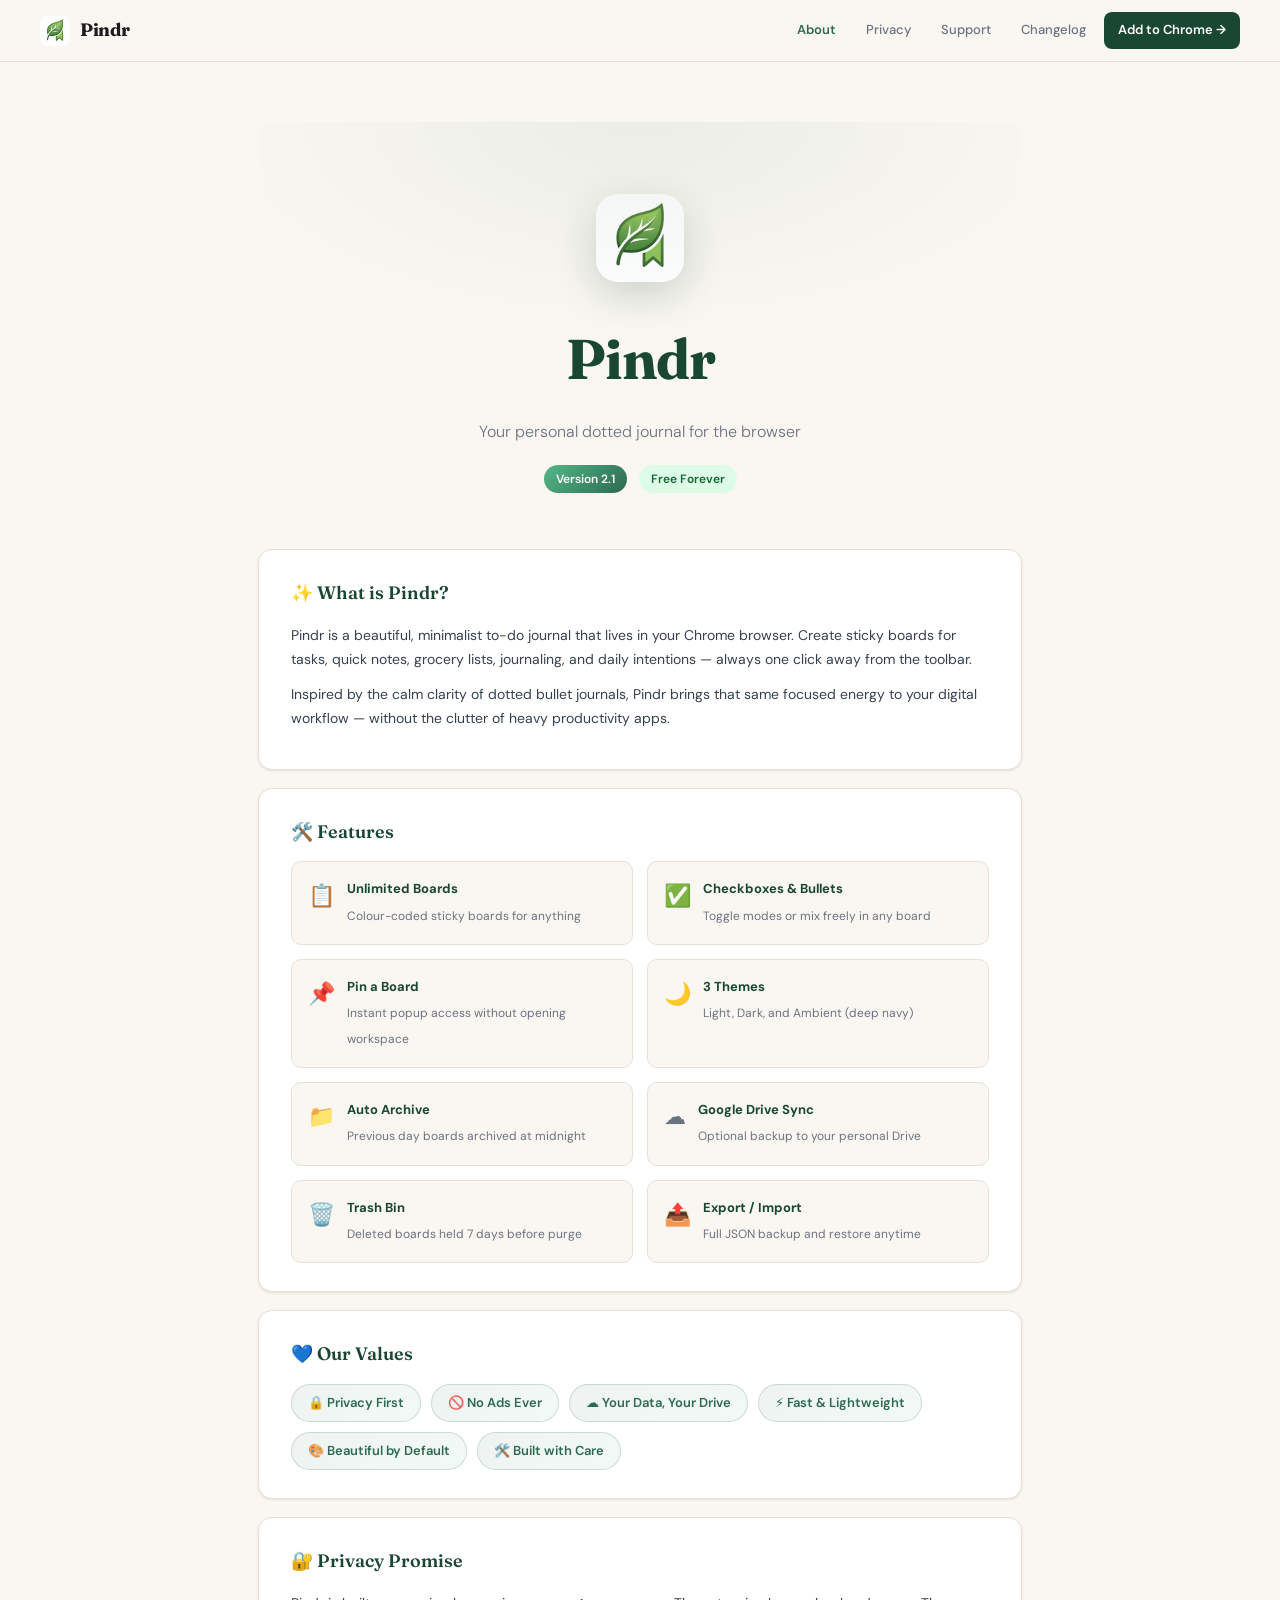
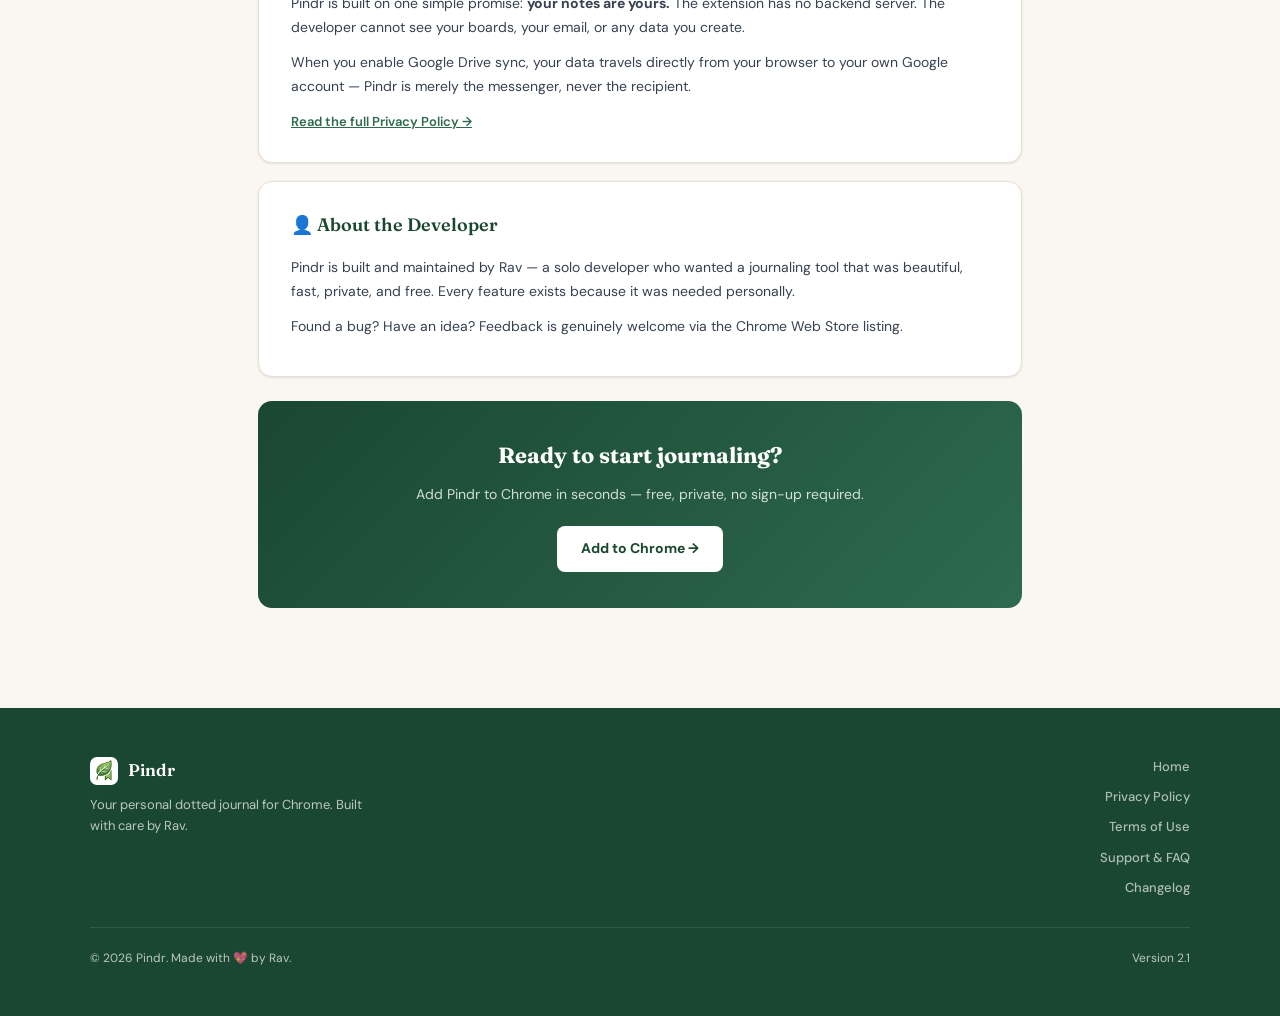
==== about.html @ d92a8e9d "Add files via upload" ====
<!DOCTYPE html>
<html lang="en">
<head>
    <meta charset="UTF-8">
    <meta name="viewport" content="width=device-width, initial-scale=1.0">
    <title>About Pindr — Your Dotted Journal for Chrome</title>
    <meta name="description" content="Learn about Pindr — the beautiful, privacy-first dotted journal Chrome extension built by Rav.">
    <link rel="stylesheet" href="pindr-site.css">
    <style>
        .about-hero {
            text-align: center;
            padding: 72px 24px 56px;
            position: relative;
        }
        .about-hero::before {
            content: '';
            position: absolute; inset: 0;
            background: radial-gradient(ellipse 60% 50% at 50% 0%, rgba(45,106,79,0.07), transparent);
            pointer-events: none;
        }
        .about-hero img {
            width: 88px; height: 88px; border-radius: 22px;
            box-shadow: 0 12px 40px rgba(26,71,49,0.2);
            margin-bottom: 20px;
        }
        .about-hero h1 {
            font-family: var(--font-display);
            font-size: clamp(38px, 6vw, 56px);
            font-weight: 700; letter-spacing: -1px;
            color: var(--forest); margin-bottom: 12px;
        }
        .about-hero p {
            font-size: 16px; color: var(--muted);
            max-width: 440px; margin: 0 auto 20px;
            font-weight: 300;
        }
        .about-hero .badge { margin: 0 4px; }

        .feature-grid {
            display: grid;
            grid-template-columns: repeat(auto-fill, minmax(240px, 1fr));
            gap: 14px; margin-top: 4px;
        }
        .feature-item {
            background: var(--cream); border: 1px solid var(--border);
            border-radius: 10px; padding: 16px;
            display: flex; align-items: flex-start; gap: 12px;
        }
        .feature-item .fi-icon {
            font-size: 22px; flex-shrink: 0; margin-top: 1px;
        }
        .feature-item strong { display: block; font-size: 13px; font-weight: 700; color: var(--forest); margin-bottom: 2px; }
        .feature-item span { font-size: 12px; color: var(--muted); line-height: 1.5; }

        .values-grid {
            display: flex; gap: 10px; flex-wrap: wrap;
        }
        .value-pill {
            background: linear-gradient(135deg, rgba(45,106,79,0.08), rgba(82,183,136,0.08));
            border: 1px solid rgba(45,106,79,0.2);
            color: var(--leaf); font-size: 13px; font-weight: 600;
            padding: 7px 16px; border-radius: 30px;
        }

        .cta-card {
            background: linear-gradient(135deg, var(--forest), var(--leaf));
            border-radius: var(--radius); padding: 36px;
            text-align: center; color: white; margin-top: 24px;
        }
        .cta-card h2 { font-family: var(--font-display); font-size: 22px; margin-bottom: 8px; }
        .cta-card p { font-size: 14px; opacity: 0.8; margin-bottom: 20px; }
        .cta-card a {
            display: inline-block; background: white; color: var(--forest);
            font-weight: 700; font-size: 14px; padding: 11px 24px;
            border-radius: 8px; text-decoration: none;
            transition: transform 0.15s, box-shadow 0.15s;
        }
        .cta-card a:hover { transform: translateY(-1px); box-shadow: 0 8px 24px rgba(0,0,0,0.2); }
    </style>
</head>
<body>

<nav class="site-nav">
    <a href="index.html" class="nav-brand">
        <img src="icons/icon-48.png" alt="Pindr">
        <span class="nav-brand-name">Pindr</span>
    </a>
    <div class="nav-links">
        <a href="about.html" class="active">About</a>
        <a href="privacy.html">Privacy</a>
        <a href="support.html">Support</a>
        <a href="changelog.html">Changelog</a>
        <a href="https://chrome.google.com/webstore" target="_blank" class="nav-cta">Add to Chrome →</a>
    </div>
</nav>

<div class="page-wrap">
    <div class="about-hero">
        <img src="icons/icon-128.png" alt="Pindr">
        <h1>Pindr</h1>
        <p>Your personal dotted journal for the browser</p>
        <span class="badge badge-latest">Version 2.1</span>
        <span class="badge badge-green">Free Forever</span>
    </div>

    <div class="card">
        <h2>✨ What is Pindr?</h2>
        <p>Pindr is a beautiful, minimalist to-do journal that lives in your Chrome browser. Create sticky boards for tasks, quick notes, grocery lists, journaling, and daily intentions — always one click away from the toolbar.</p>
        <p>Inspired by the calm clarity of dotted bullet journals, Pindr brings that same focused energy to your digital workflow — without the clutter of heavy productivity apps.</p>
    </div>

    <div class="card">
        <h2>🛠️ Features</h2>
        <div class="feature-grid">
            <div class="feature-item">
                <span class="fi-icon">📋</span>
                <div><strong>Unlimited Boards</strong><span>Colour-coded sticky boards for anything</span></div>
            </div>
            <div class="feature-item">
                <span class="fi-icon">✅</span>
                <div><strong>Checkboxes & Bullets</strong><span>Toggle modes or mix freely in any board</span></div>
            </div>
            <div class="feature-item">
                <span class="fi-icon">📌</span>
                <div><strong>Pin a Board</strong><span>Instant popup access without opening workspace</span></div>
            </div>
            <div class="feature-item">
                <span class="fi-icon">🌙</span>
                <div><strong>3 Themes</strong><span>Light, Dark, and Ambient (deep navy)</span></div>
            </div>
            <div class="feature-item">
                <span class="fi-icon">📁</span>
                <div><strong>Auto Archive</strong><span>Previous day boards archived at midnight</span></div>
            </div>
            <div class="feature-item">
                <span class="fi-icon">☁️</span>
                <div><strong>Google Drive Sync</strong><span>Optional backup to your personal Drive</span></div>
            </div>
            <div class="feature-item">
                <span class="fi-icon">🗑️</span>
                <div><strong>Trash Bin</strong><span>Deleted boards held 7 days before purge</span></div>
            </div>
            <div class="feature-item">
                <span class="fi-icon">📤</span>
                <div><strong>Export / Import</strong><span>Full JSON backup and restore anytime</span></div>
            </div>
        </div>
    </div>

    <div class="card">
        <h2>💙 Our Values</h2>
        <div class="values-grid">
            <span class="value-pill">🔒 Privacy First</span>
            <span class="value-pill">🚫 No Ads Ever</span>
            <span class="value-pill">☁️ Your Data, Your Drive</span>
            <span class="value-pill">⚡ Fast & Lightweight</span>
            <span class="value-pill">🎨 Beautiful by Default</span>
            <span class="value-pill">🛠️ Built with Care</span>
        </div>
    </div>

    <div class="card">
        <h2>🔐 Privacy Promise</h2>
        <p>Pindr is built on one simple promise: <strong>your notes are yours.</strong> The extension has no backend server. The developer cannot see your boards, your email, or any data you create.</p>
        <p>When you enable Google Drive sync, your data travels directly from your browser to your own Google account — Pindr is merely the messenger, never the recipient.</p>
        <a href="privacy.html" style="font-size:13px;font-weight:600;">Read the full Privacy Policy →</a>
    </div>

    <div class="card">
        <h2>👤 About the Developer</h2>
        <p>Pindr is built and maintained by Rav — a solo developer who wanted a journaling tool that was beautiful, fast, private, and free. Every feature exists because it was needed personally.</p>
        <p>Found a bug? Have an idea? Feedback is genuinely welcome via the Chrome Web Store listing.</p>
    </div>

    <div class="cta-card">
        <h2>Ready to start journaling?</h2>
        <p>Add Pindr to Chrome in seconds — free, private, no sign-up required.</p>
        <a href="https://chrome.google.com/webstore" target="_blank">Add to Chrome →</a>
    </div>
</div>

<footer class="site-footer">
    <div class="footer-inner">
        <div>
            <div class="footer-brand">
                <img src="icons/icon-48.png" alt="Pindr">
                <span class="footer-brand-name">Pindr</span>
            </div>
            <p class="footer-tagline">Your personal dotted journal for Chrome. Built with care by Rav.</p>
        </div>
        <div class="footer-links">
            <a href="index.html">Home</a>
            <a href="privacy.html">Privacy Policy</a>
            <a href="terms.html">Terms of Use</a>
            <a href="support.html">Support & FAQ</a>
            <a href="changelog.html">Changelog</a>
        </div>
    </div>
    <div class="footer-bottom">
        <span>© 2026 Pindr. Made with 💖 by Rav.</span>
        <span>Version 2.1</span>
    </div>
</footer>

</body>
</html>
---- pindr-site.css ----
/* ============================================================
   pindr-site.css — Shared styles for all Pindr GitHub Pages
   Aesthetic: organic/natural, forest-green, soft cream, refined
   ============================================================ */

@import url('https://fonts.googleapis.com/css2?family=Fraunces:ital,opsz,wght@0,9..144,300;0,9..144,600;0,9..144,700;1,9..144,300&family=DM+Sans:wght@300;400;500;600&display=swap');

:root {
    --forest:    #1a4731;
    --leaf:      #2d6a4f;
    --sage:      #52b788;
    --mint:      #95d5b2;
    --cream:     #faf7f2;
    --paper:     #ffffff;
    --ink:       #1c1c1e;
    --muted:     #6b7280;
    --border:    #e8e0d4;
    --primary:   #6366f1;
    --shadow-sm: 0 1px 3px rgba(0,0,0,0.06), 0 1px 2px rgba(0,0,0,0.04);
    --shadow-md: 0 4px 16px rgba(0,0,0,0.08), 0 2px 6px rgba(0,0,0,0.04);
    --shadow-lg: 0 20px 60px rgba(0,0,0,0.1), 0 8px 20px rgba(0,0,0,0.06);
    --radius:    14px;
    --font-display: 'Fraunces', Georgia, serif;
    --font-body:    'DM Sans', system-ui, sans-serif;
}

*, *::before, *::after { box-sizing: border-box; margin: 0; padding: 0; }

html { scroll-behavior: smooth; }

body {
    font-family: var(--font-body);
    background: var(--cream);
    color: var(--ink);
    line-height: 1.7;
    font-size: 15px;
    -webkit-font-smoothing: antialiased;
}

/* ---- NAV ---- */
.site-nav {
    position: sticky; top: 0; z-index: 100;
    background: rgba(250,247,242,0.92);
    backdrop-filter: blur(16px);
    border-bottom: 1px solid var(--border);
    padding: 0 40px;
    display: flex; align-items: center; justify-content: space-between;
    height: 62px;
}

.nav-brand {
    display: flex; align-items: center; gap: 10px;
    text-decoration: none; color: var(--ink);
}
.nav-brand img { width: 30px; height: 30px; border-radius: 8px; }
.nav-brand-name {
    font-family: var(--font-display);
    font-weight: 700; font-size: 18px;
    letter-spacing: -0.3px;
}

.nav-links {
    display: flex; align-items: center; gap: 6px;
}
.nav-links a {
    text-decoration: none; color: var(--muted);
    font-size: 13px; font-weight: 500;
    padding: 6px 12px; border-radius: 8px;
    transition: color 0.15s, background 0.15s;
}
.nav-links a:hover { color: var(--ink); background: var(--border); }
.nav-links a.active { color: var(--leaf); font-weight: 600; }

.nav-cta {
    background: var(--forest);
    color: white !important;
    padding: 7px 14px !important;
    border-radius: 8px !important;
    font-weight: 600 !important;
    transition: background 0.15s !important;
}
.nav-cta:hover { background: var(--leaf) !important; color: white !important; }

/* ---- PAGE WRAPPER ---- */
.page-wrap {
    max-width: 820px;
    margin: 0 auto;
    padding: 60px 28px 100px;
}

.page-wrap-wide {
    max-width: 1100px;
    margin: 0 auto;
    padding: 60px 28px 100px;
}

/* ---- HERO ---- */
.page-hero {
    text-align: center;
    padding: 64px 20px 56px;
    position: relative;
}

.page-hero h1 {
    font-family: var(--font-display);
    font-size: clamp(36px, 6vw, 60px);
    font-weight: 700;
    line-height: 1.1;
    letter-spacing: -1px;
    margin-bottom: 16px;
    color: var(--forest);
}

.page-hero p {
    font-size: 17px;
    color: var(--muted);
    max-width: 520px;
    margin: 0 auto 24px;
    font-weight: 300;
}

/* ---- CARDS ---- */
.card {
    background: var(--paper);
    border: 1px solid var(--border);
    border-radius: var(--radius);
    padding: 28px 32px;
    margin-bottom: 18px;
    box-shadow: var(--shadow-sm);
}

.card h2 {
    font-family: var(--font-display);
    font-size: 18px;
    font-weight: 600;
    color: var(--forest);
    margin-bottom: 14px;
    display: flex; align-items: center; gap: 8px;
}

.card p, .card li {
    font-size: 14px;
    color: #374151;
    margin-bottom: 10px;
    line-height: 1.75;
}

.card ul { padding-left: 20px; }
.card li { margin-bottom: 7px; }

/* ---- SECTION LABEL ---- */
.section-label {
    font-size: 11px;
    font-weight: 700;
    letter-spacing: 0.12em;
    text-transform: uppercase;
    color: var(--sage);
    margin: 40px 0 16px;
}

/* ---- FOOTER ---- */
.site-footer {
    background: var(--forest);
    color: rgba(255,255,255,0.7);
    padding: 48px 40px;
}

.footer-inner {
    max-width: 1100px;
    margin: 0 auto;
    display: grid;
    grid-template-columns: 1fr auto;
    gap: 40px;
    align-items: start;
}

.footer-brand { display: flex; align-items: center; gap: 10px; margin-bottom: 10px; }
.footer-brand img { width: 28px; height: 28px; border-radius: 7px; }
.footer-brand-name { font-family: var(--font-display); font-size: 17px; font-weight: 600; color: white; }
.footer-tagline { font-size: 13px; max-width: 280px; line-height: 1.6; }

.footer-links { display: flex; flex-direction: column; gap: 8px; align-items: flex-end; }
.footer-links a { color: rgba(255,255,255,0.65); font-size: 13px; text-decoration: none; font-weight: 500; transition: color 0.15s; }
.footer-links a:hover { color: white; }

.footer-bottom {
    max-width: 1100px; margin: 28px auto 0;
    padding-top: 20px; border-top: 1px solid rgba(255,255,255,0.1);
    font-size: 12px; display: flex; justify-content: space-between; flex-wrap: wrap; gap: 8px;
}

/* ---- UTILITY ---- */
.badge {
    display: inline-flex; align-items: center; gap: 5px;
    font-size: 12px; font-weight: 600; padding: 4px 12px;
    border-radius: 20px;
}
.badge-green  { background: #dcfce7; color: #166534; }
.badge-purple { background: #ede9fe; color: #5b21b6; }
.badge-blue   { background: #dbeafe; color: #1d4ed8; }
.badge-latest { background: linear-gradient(135deg, var(--sage), var(--leaf)); color: white; }

.highlight-box {
    background: #f0fdf4; border: 1px solid #86efac;
    border-radius: 10px; padding: 14px 18px;
    font-size: 14px; color: #166534; font-weight: 500;
    display: flex; align-items: flex-start; gap: 10px;
    margin-bottom: 24px; line-height: 1.6;
}

a { color: var(--leaf); }
a:hover { color: var(--forest); }

code {
    background: #f1f5f9; border-radius: 4px;
    padding: 2px 6px; font-size: 12px;
    font-family: 'SF Mono', 'Fira Code', monospace;
    color: #374151;
}

@media (max-width: 640px) {
    .site-nav { padding: 0 20px; }
    .page-wrap, .page-wrap-wide { padding: 40px 18px 80px; }
    .footer-inner { grid-template-columns: 1fr; }
    .footer-links { align-items: flex-start; }
    .footer-bottom { flex-direction: column; }
    .nav-links a:not(.nav-cta) { display: none; }
}
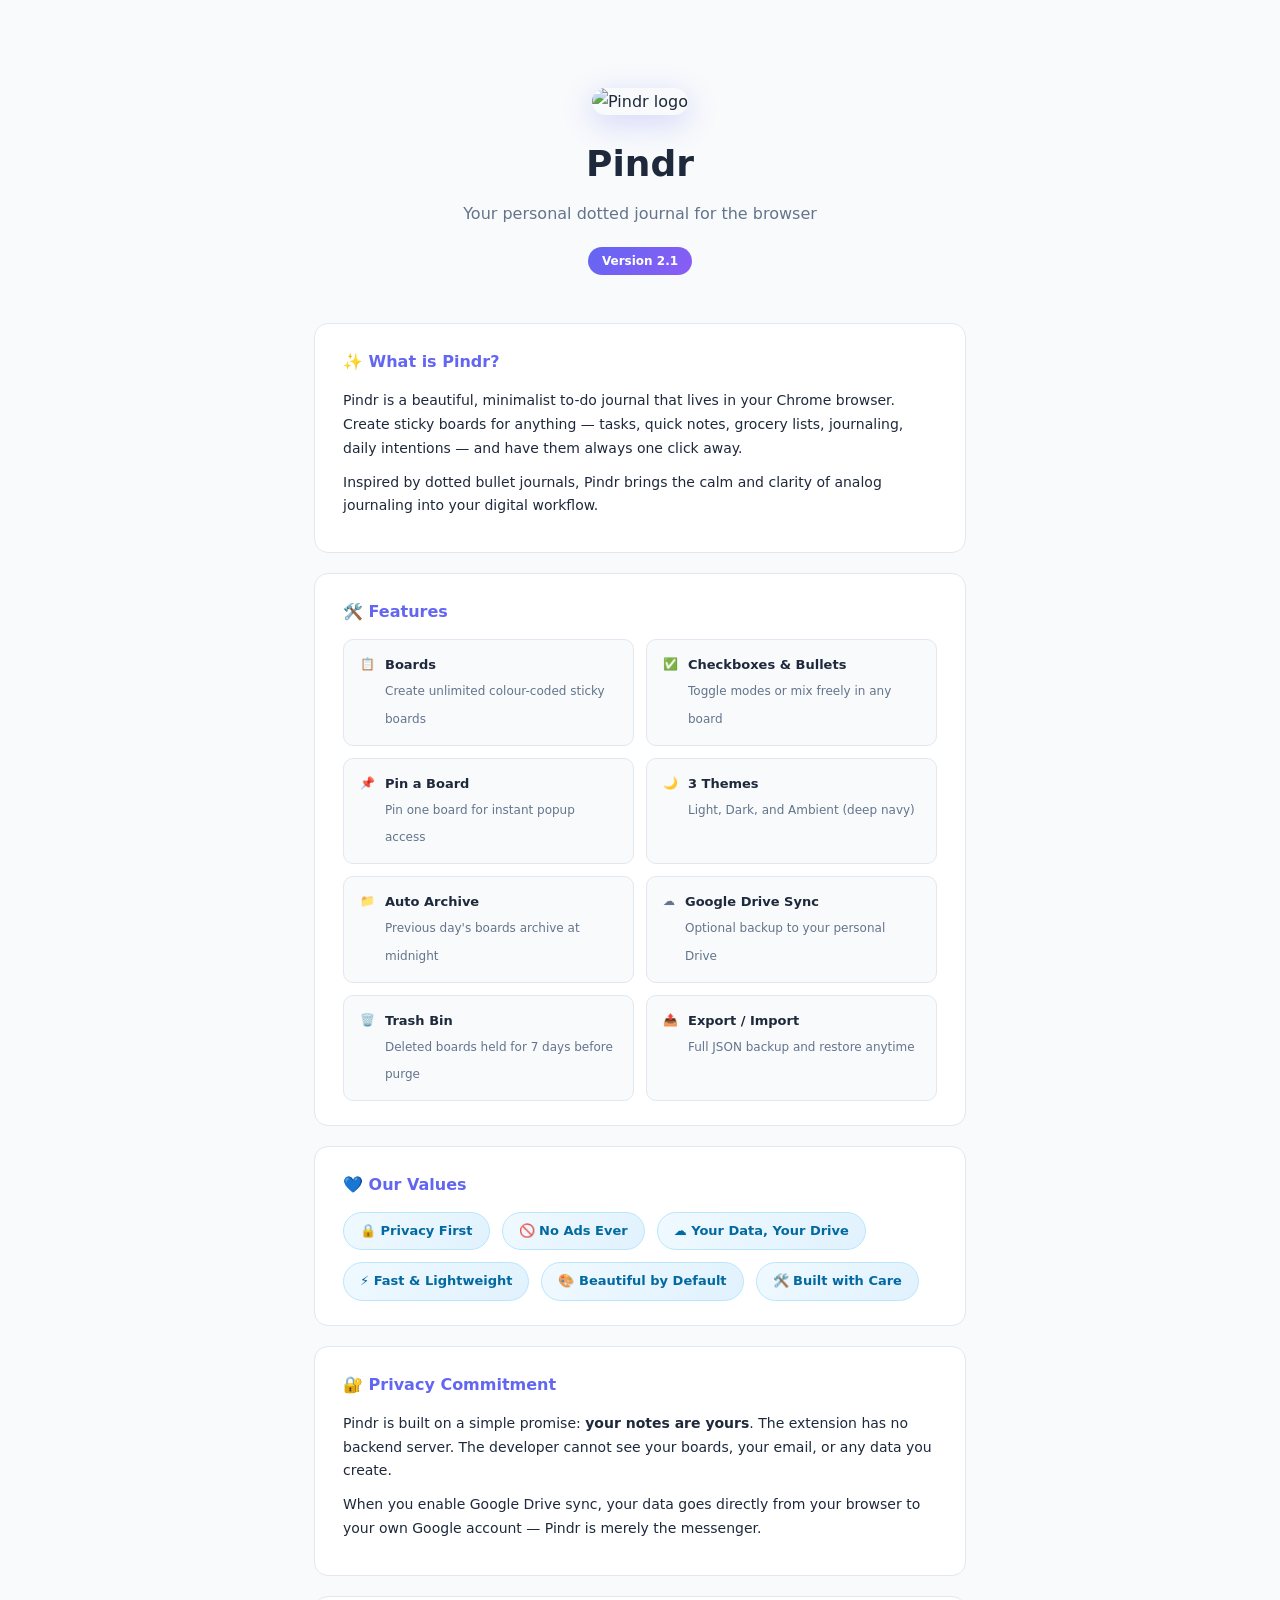
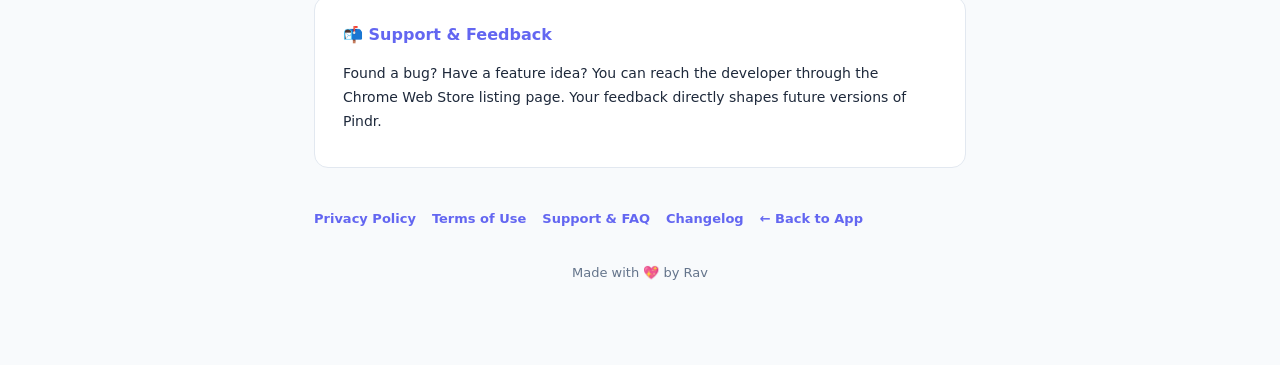
==== commit b820f3e9: "Revise About page layout and content Updated the About page with new content and styles." ====
--- a/about.html
+++ b/about.html
@@ -3,204 +3,122 @@
 <head>
     <meta charset="UTF-8">
     <meta name="viewport" content="width=device-width, initial-scale=1.0">
-    <title>About Pindr — Your Dotted Journal for Chrome</title>
-    <meta name="description" content="Learn about Pindr — the beautiful, privacy-first dotted journal Chrome extension built by Rav.">
-    <link rel="stylesheet" href="pindr-site.css">
+    <title>Pindr — About</title>
     <style>
-        .about-hero {
-            text-align: center;
-            padding: 72px 24px 56px;
-            position: relative;
-        }
-        .about-hero::before {
-            content: '';
-            position: absolute; inset: 0;
-            background: radial-gradient(ellipse 60% 50% at 50% 0%, rgba(45,106,79,0.07), transparent);
-            pointer-events: none;
-        }
-        .about-hero img {
-            width: 88px; height: 88px; border-radius: 22px;
-            box-shadow: 0 12px 40px rgba(26,71,49,0.2);
-            margin-bottom: 20px;
-        }
-        .about-hero h1 {
-            font-family: var(--font-display);
-            font-size: clamp(38px, 6vw, 56px);
-            font-weight: 700; letter-spacing: -1px;
-            color: var(--forest); margin-bottom: 12px;
-        }
-        .about-hero p {
-            font-size: 16px; color: var(--muted);
-            max-width: 440px; margin: 0 auto 20px;
-            font-weight: 300;
-        }
-        .about-hero .badge { margin: 0 4px; }
-
-        .feature-grid {
-            display: grid;
-            grid-template-columns: repeat(auto-fill, minmax(240px, 1fr));
-            gap: 14px; margin-top: 4px;
-        }
-        .feature-item {
-            background: var(--cream); border: 1px solid var(--border);
-            border-radius: 10px; padding: 16px;
-            display: flex; align-items: flex-start; gap: 12px;
-        }
-        .feature-item .fi-icon {
-            font-size: 22px; flex-shrink: 0; margin-top: 1px;
-        }
-        .feature-item strong { display: block; font-size: 13px; font-weight: 700; color: var(--forest); margin-bottom: 2px; }
-        .feature-item span { font-size: 12px; color: var(--muted); line-height: 1.5; }
-
-        .values-grid {
-            display: flex; gap: 10px; flex-wrap: wrap;
-        }
-        .value-pill {
-            background: linear-gradient(135deg, rgba(45,106,79,0.08), rgba(82,183,136,0.08));
-            border: 1px solid rgba(45,106,79,0.2);
-            color: var(--leaf); font-size: 13px; font-weight: 600;
-            padding: 7px 16px; border-radius: 30px;
-        }
-
-        .cta-card {
-            background: linear-gradient(135deg, var(--forest), var(--leaf));
-            border-radius: var(--radius); padding: 36px;
-            text-align: center; color: white; margin-top: 24px;
-        }
-        .cta-card h2 { font-family: var(--font-display); font-size: 22px; margin-bottom: 8px; }
-        .cta-card p { font-size: 14px; opacity: 0.8; margin-bottom: 20px; }
-        .cta-card a {
-            display: inline-block; background: white; color: var(--forest);
-            font-weight: 700; font-size: 14px; padding: 11px 24px;
-            border-radius: 8px; text-decoration: none;
-            transition: transform 0.15s, box-shadow 0.15s;
-        }
-        .cta-card a:hover { transform: translateY(-1px); box-shadow: 0 8px 24px rgba(0,0,0,0.2); }
+        :root { --primary: #6366f1; --text: #1e293b; --muted: #64748b; --bg: #f8fafc; --card: #ffffff; --border: #e2e8f0; }
+        * { box-sizing: border-box; margin: 0; padding: 0; }
+        body { font-family: system-ui, -apple-system, sans-serif; background: var(--bg); color: var(--text); line-height: 1.7; }
+        .page { max-width: 700px; margin: 0 auto; padding: 48px 24px 80px; }
+        .hero { text-align: center; padding: 40px 0 48px; }
+        .hero img { width: 80px; height: 80px; border-radius: 20px; margin-bottom: 18px; box-shadow: 0 8px 30px rgba(99,102,241,0.25); }
+        .hero h1 { font-size: 36px; font-weight: 900; margin-bottom: 6px; }
+        .hero .tagline { font-size: 16px; color: var(--muted); margin-bottom: 18px; }
+        .hero .version-badge { display: inline-block; background: linear-gradient(135deg, var(--primary), #8b5cf6); color: white; font-size: 12px; font-weight: 700; padding: 4px 14px; border-radius: 20px; }
+        .card { background: var(--card); border: 1px solid var(--border); border-radius: 14px; padding: 24px 28px; margin-bottom: 20px; }
+        .card h2 { font-size: 16px; font-weight: 700; margin-bottom: 14px; color: var(--primary); }
+        .card p, .card li { font-size: 14px; margin-bottom: 10px; }
+        .card ul { padding-left: 20px; }
+        .card li { margin-bottom: 6px; }
+        .feature-grid { display: grid; grid-template-columns: 1fr 1fr; gap: 12px; }
+        .feature-item { background: var(--bg); border: 1px solid var(--border); border-radius: 10px; padding: 14px 16px; display: flex; align-items: flex-start; gap: 10px; }
+        .feature-icon { font-size: 20px; flex-shrink: 0; }
+        .feature-item strong { display: block; font-size: 13px; font-weight: 700; }
+        .feature-item span { font-size: 12px; color: var(--muted); }
+        .values { display: flex; gap: 12px; flex-wrap: wrap; }
+        .value-pill { background: linear-gradient(135deg, #f0f9ff, #e0f2fe); border: 1px solid #bae6fd; color: #0369a1; font-size: 13px; font-weight: 600; padding: 7px 16px; border-radius: 30px; }
+        .footer-nav { display: flex; gap: 16px; margin-top: 40px; flex-wrap: wrap; }
+        .footer-nav a { color: var(--primary); font-size: 13px; font-weight: 600; text-decoration: none; }
+        .footer-nav a:hover { text-decoration: underline; }
+        @media (max-width: 480px) { .feature-grid { grid-template-columns: 1fr; } }
     </style>
+    <link rel="icon" type="image/png" sizes="32x32" href="icon-32.png">
+    <link rel="icon" type="image/png" sizes="16x16" href="icon-16.png">
+    <link rel="apple-touch-icon" href="icon-128.png">
 </head>
 <body>
+    <div class="page">
+        <div class="hero">
+            <img src="icon-128.png" alt="Pindr logo">
+            <h1>Pindr</h1>
+            <p class="tagline">Your personal dotted journal for the browser</p>
+            <span class="version-badge">Version 2.1</span>
+        </div>
 
-<nav class="site-nav">
-    <a href="index.html" class="nav-brand">
-        <img src="icons/icon-48.png" alt="Pindr">
-        <span class="nav-brand-name">Pindr</span>
-    </a>
-    <div class="nav-links">
-        <a href="about.html" class="active">About</a>
-        <a href="privacy.html">Privacy</a>
-        <a href="support.html">Support</a>
-        <a href="changelog.html">Changelog</a>
-        <a href="https://chrome.google.com/webstore" target="_blank" class="nav-cta">Add to Chrome →</a>
-    </div>
-</nav>
+        <div class="card">
+            <h2>✨ What is Pindr?</h2>
+            <p>Pindr is a beautiful, minimalist to-do journal that lives in your Chrome browser. Create sticky boards for anything — tasks, quick notes, grocery lists, journaling, daily intentions — and have them always one click away.</p>
+            <p>Inspired by dotted bullet journals, Pindr brings the calm and clarity of analog journaling into your digital workflow.</p>
+        </div>
 
-<div class="page-wrap">
-    <div class="about-hero">
-        <img src="icons/icon-128.png" alt="Pindr">
-        <h1>Pindr</h1>
-        <p>Your personal dotted journal for the browser</p>
-        <span class="badge badge-latest">Version 2.1</span>
-        <span class="badge badge-green">Free Forever</span>
-    </div>
-
-    <div class="card">
-        <h2>✨ What is Pindr?</h2>
-        <p>Pindr is a beautiful, minimalist to-do journal that lives in your Chrome browser. Create sticky boards for tasks, quick notes, grocery lists, journaling, and daily intentions — always one click away from the toolbar.</p>
-        <p>Inspired by the calm clarity of dotted bullet journals, Pindr brings that same focused energy to your digital workflow — without the clutter of heavy productivity apps.</p>
-    </div>
-
-    <div class="card">
-        <h2>🛠️ Features</h2>
-        <div class="feature-grid">
-            <div class="feature-item">
-                <span class="fi-icon">📋</span>
-                <div><strong>Unlimited Boards</strong><span>Colour-coded sticky boards for anything</span></div>
-            </div>
-            <div class="feature-item">
-                <span class="fi-icon">✅</span>
-                <div><strong>Checkboxes & Bullets</strong><span>Toggle modes or mix freely in any board</span></div>
-            </div>
-            <div class="feature-item">
-                <span class="fi-icon">📌</span>
-                <div><strong>Pin a Board</strong><span>Instant popup access without opening workspace</span></div>
-            </div>
-            <div class="feature-item">
-                <span class="fi-icon">🌙</span>
-                <div><strong>3 Themes</strong><span>Light, Dark, and Ambient (deep navy)</span></div>
-            </div>
-            <div class="feature-item">
-                <span class="fi-icon">📁</span>
-                <div><strong>Auto Archive</strong><span>Previous day boards archived at midnight</span></div>
-            </div>
-            <div class="feature-item">
-                <span class="fi-icon">☁️</span>
-                <div><strong>Google Drive Sync</strong><span>Optional backup to your personal Drive</span></div>
-            </div>
-            <div class="feature-item">
-                <span class="fi-icon">🗑️</span>
-                <div><strong>Trash Bin</strong><span>Deleted boards held 7 days before purge</span></div>
-            </div>
-            <div class="feature-item">
-                <span class="fi-icon">📤</span>
-                <div><strong>Export / Import</strong><span>Full JSON backup and restore anytime</span></div>
+        <div class="card">
+            <h2>🛠️ Features</h2>
+            <div class="feature-grid">
+                <div class="feature-item">
+                    <span class="feature-icon">📋</span>
+                    <div><strong>Boards</strong><span>Create unlimited colour-coded sticky boards</span></div>
+                </div>
+                <div class="feature-item">
+                    <span class="feature-icon">✅</span>
+                    <div><strong>Checkboxes & Bullets</strong><span>Toggle modes or mix freely in any board</span></div>
+                </div>
+                <div class="feature-item">
+                    <span class="feature-icon">📌</span>
+                    <div><strong>Pin a Board</strong><span>Pin one board for instant popup access</span></div>
+                </div>
+                <div class="feature-item">
+                    <span class="feature-icon">🌙</span>
+                    <div><strong>3 Themes</strong><span>Light, Dark, and Ambient (deep navy)</span></div>
+                </div>
+                <div class="feature-item">
+                    <span class="feature-icon">📁</span>
+                    <div><strong>Auto Archive</strong><span>Previous day's boards archive at midnight</span></div>
+                </div>
+                <div class="feature-item">
+                    <span class="feature-icon">☁️</span>
+                    <div><strong>Google Drive Sync</strong><span>Optional backup to your personal Drive</span></div>
+                </div>
+                <div class="feature-item">
+                    <span class="feature-icon">🗑️</span>
+                    <div><strong>Trash Bin</strong><span>Deleted boards held for 7 days before purge</span></div>
+                </div>
+                <div class="feature-item">
+                    <span class="feature-icon">📤</span>
+                    <div><strong>Export / Import</strong><span>Full JSON backup and restore anytime</span></div>
+                </div>
             </div>
         </div>
-    </div>
 
-    <div class="card">
-        <h2>💙 Our Values</h2>
-        <div class="values-grid">
-            <span class="value-pill">🔒 Privacy First</span>
-            <span class="value-pill">🚫 No Ads Ever</span>
-            <span class="value-pill">☁️ Your Data, Your Drive</span>
-            <span class="value-pill">⚡ Fast & Lightweight</span>
-            <span class="value-pill">🎨 Beautiful by Default</span>
-            <span class="value-pill">🛠️ Built with Care</span>
+        <div class="card">
+            <h2>💙 Our Values</h2>
+            <div class="values">
+                <span class="value-pill">🔒 Privacy First</span>
+                <span class="value-pill">🚫 No Ads Ever</span>
+                <span class="value-pill">☁️ Your Data, Your Drive</span>
+                <span class="value-pill">⚡ Fast & Lightweight</span>
+                <span class="value-pill">🎨 Beautiful by Default</span>
+                <span class="value-pill">🛠️ Built with Care</span>
+            </div>
         </div>
-    </div>
 
-    <div class="card">
-        <h2>🔐 Privacy Promise</h2>
-        <p>Pindr is built on one simple promise: <strong>your notes are yours.</strong> The extension has no backend server. The developer cannot see your boards, your email, or any data you create.</p>
-        <p>When you enable Google Drive sync, your data travels directly from your browser to your own Google account — Pindr is merely the messenger, never the recipient.</p>
-        <a href="privacy.html" style="font-size:13px;font-weight:600;">Read the full Privacy Policy →</a>
-    </div>
+        <div class="card">
+            <h2>🔐 Privacy Commitment</h2>
+            <p>Pindr is built on a simple promise: <strong>your notes are yours</strong>. The extension has no backend server. The developer cannot see your boards, your email, or any data you create.</p>
+            <p>When you enable Google Drive sync, your data goes directly from your browser to your own Google account — Pindr is merely the messenger.</p>
+        </div>
 
-    <div class="card">
-        <h2>👤 About the Developer</h2>
-        <p>Pindr is built and maintained by Rav — a solo developer who wanted a journaling tool that was beautiful, fast, private, and free. Every feature exists because it was needed personally.</p>
-        <p>Found a bug? Have an idea? Feedback is genuinely welcome via the Chrome Web Store listing.</p>
-    </div>
+        <div class="card">
+            <h2>📬 Support & Feedback</h2>
+            <p>Found a bug? Have a feature idea? You can reach the developer through the Chrome Web Store listing page. Your feedback directly shapes future versions of Pindr.</p>
+        </div>
 
-    <div class="cta-card">
-        <h2>Ready to start journaling?</h2>
-        <p>Add Pindr to Chrome in seconds — free, private, no sign-up required.</p>
-        <a href="https://chrome.google.com/webstore" target="_blank">Add to Chrome →</a>
-    </div>
-</div>
-
-<footer class="site-footer">
-    <div class="footer-inner">
-        <div>
-            <div class="footer-brand">
-                <img src="icons/icon-48.png" alt="Pindr">
-                <span class="footer-brand-name">Pindr</span>
-            </div>
-            <p class="footer-tagline">Your personal dotted journal for Chrome. Built with care by Rav.</p>
-        </div>
-        <div class="footer-links">
-            <a href="index.html">Home</a>
+        <div class="footer-nav">
             <a href="privacy.html">Privacy Policy</a>
             <a href="terms.html">Terms of Use</a>
             <a href="support.html">Support & FAQ</a>
             <a href="changelog.html">Changelog</a>
+            <a href="dashboard.html">← Back to App</a>
         </div>
+        <p style="text-align:center;margin-top:32px;font-size:13px;color:var(--muted);">Made with 💖 by Rav</p>
     </div>
-    <div class="footer-bottom">
-        <span>© 2026 Pindr. Made with 💖 by Rav.</span>
-        <span>Version 2.1</span>
-    </div>
-</footer>
-
 </body>
 </html>
